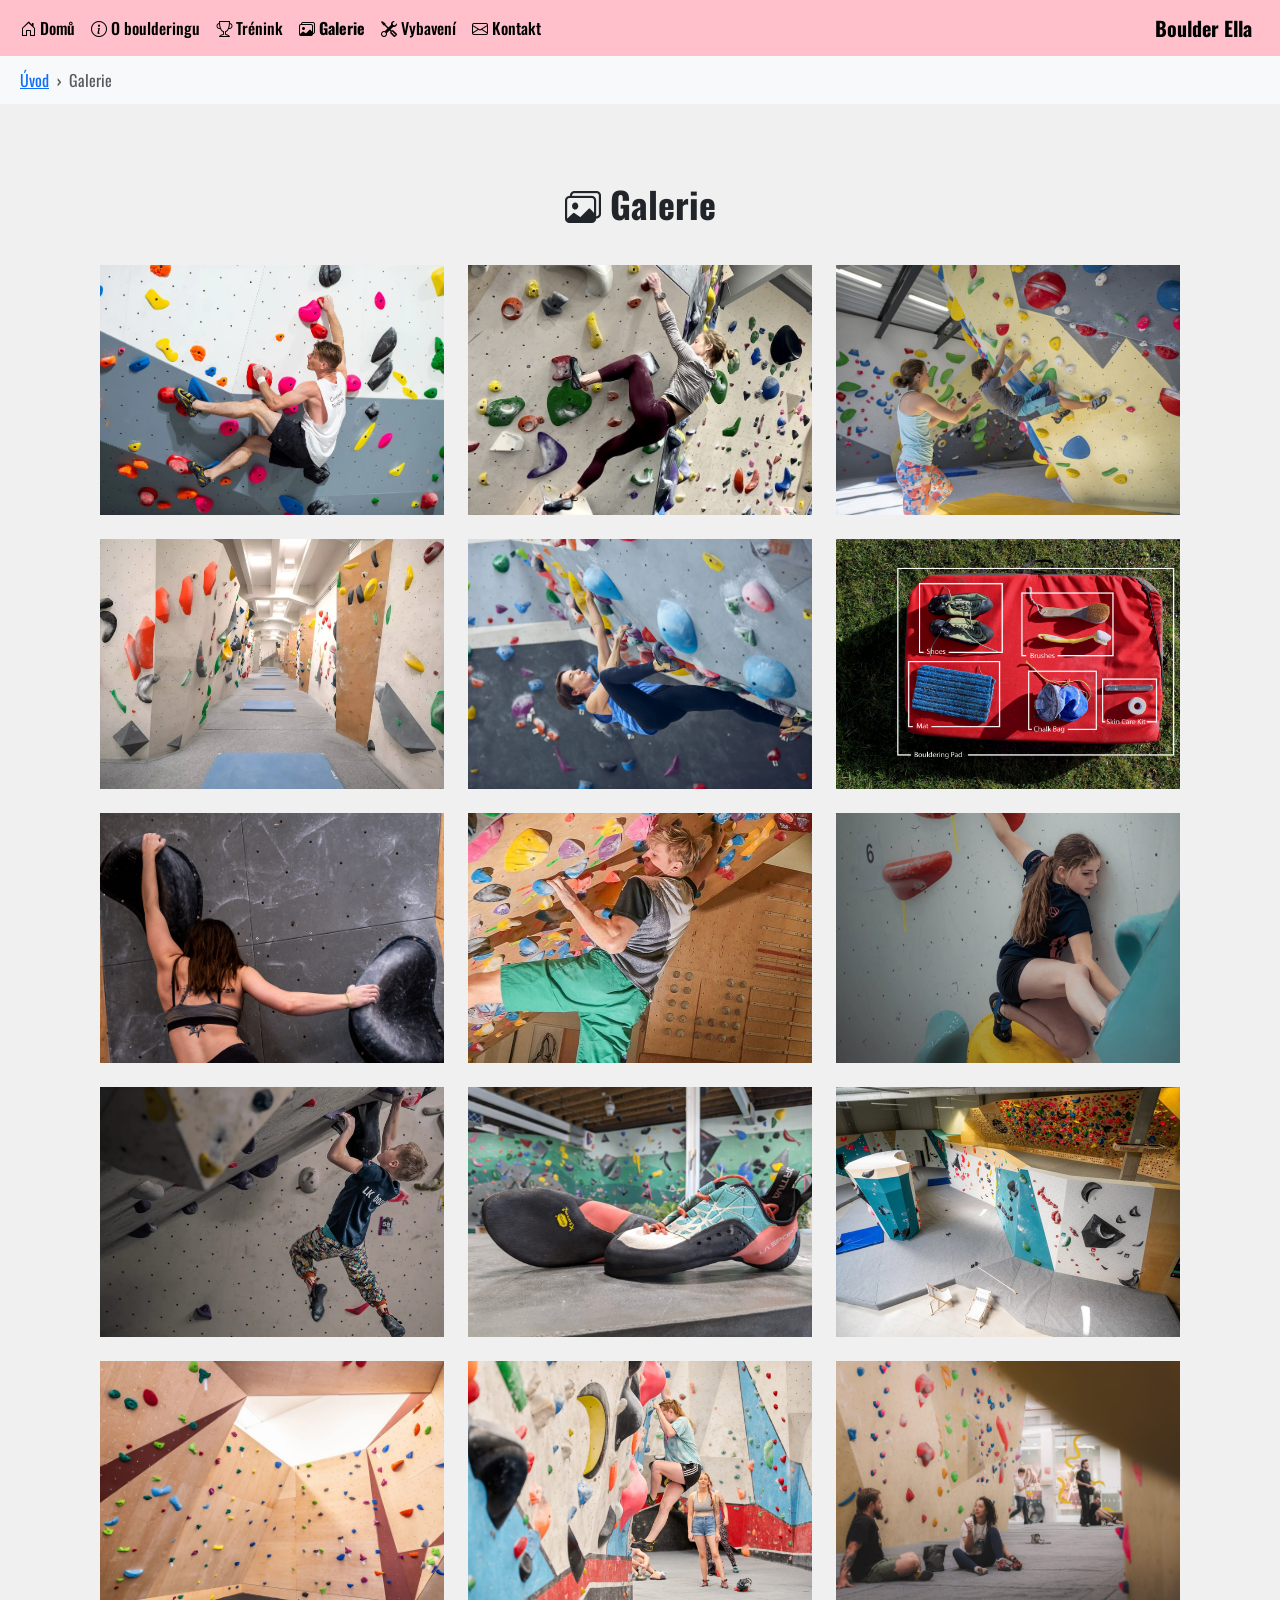
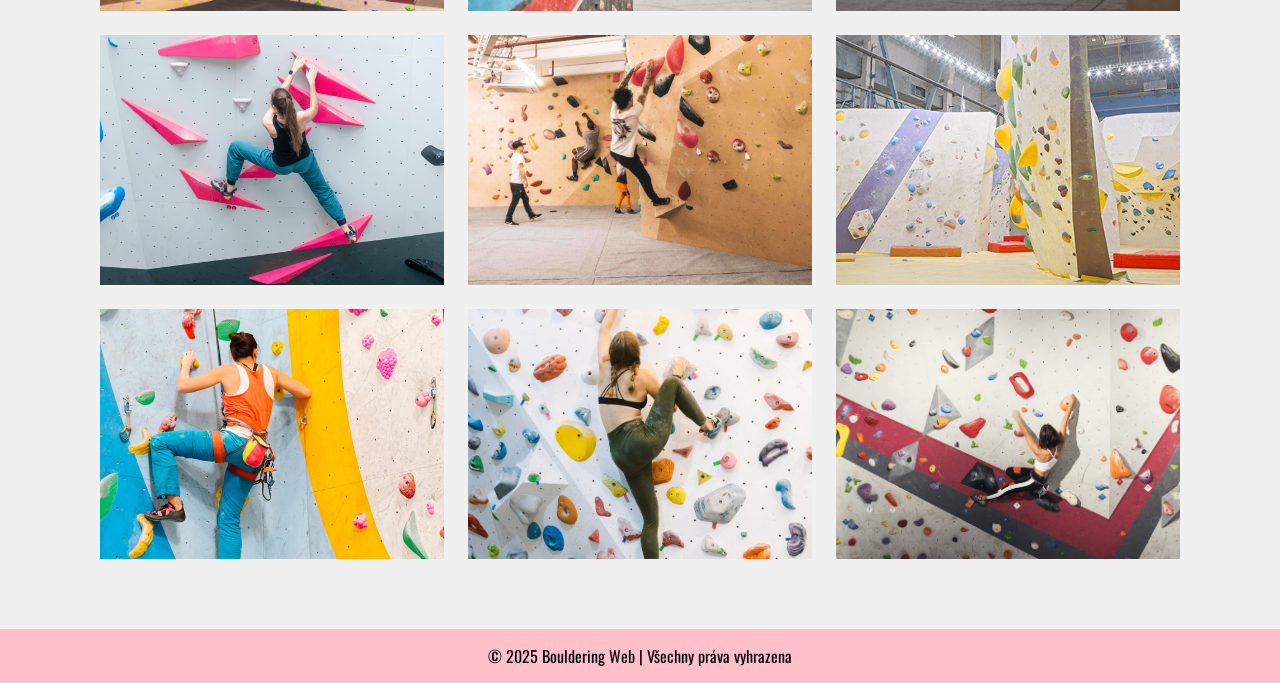
==== galerie.html @ ed3ecb52 "Update galerie.html" ====
<!doctype html>
<html lang="cs">
<head>
  <meta charset="utf-8">
  <meta name="viewport" content="width=device-width, initial-scale=1">
  <meta name="description" content="Boulder Ella - moderní boulderingové centrum v Ostravě. Nabízíme tréninky pro začátečníky i pokročilé, špičkové vybavení a přátelskou komunitu.">
  <meta name="keywords" content="bouldering, lezení, Boulder Ella, Ostrava, trénink lezení, lezecké vybavení">
  <meta name="author" content="Berenika">
  <title>Galerie - Boulder Ella</title>
  <link rel="stylesheet" href="css/bootstrap.min.css" media="print" onload="this.media='all'">
  <link href="https://fonts.googleapis.com/css2?family=Oswald:wght@400;700&display=swap" rel="stylesheet">
  <link rel="stylesheet" href="https://cdn.jsdelivr.net/npm/bootstrap-icons@1.11.0/font/bootstrap-icons.css">

  
  <style>
    body {
      font-family: 'Oswald', sans-serif;
      font-display: swap;
      margin: 0;
      padding: 0;
      background-color: #f0f0f0;
    }

    .navbar {
      background-color: #ffc0cb;
    }
    .navbar .nav-link {
      color: black !important;
      font-weight: 500;
    }
    .navbar .nav-link.active {
      font-weight: 700;
    }
    .navbar-brand {
      color: black !important;
      font-weight: 700;
    }

    .breadcrumb {
      background-color: #f8f9fa;
      padding: 12px 20px;
      margin-bottom: 0;
      border-radius: 0;
    }
    .breadcrumb-item + .breadcrumb-item::before {
      content: "›";
      font-weight: bold;
    }

    .gallery-img {
      width: 100%;
      height: 250px;
      object-fit: cover;
      border-radius: 0;
      cursor: pointer;
      transition: 0.3s;
    }
    .gallery-img:hover {
      opacity: 0.8;
      transform: scale(1.02);
    }

    .modal-body {
      position: relative;
      padding: 0;
      background: #000;
      display: flex;
      justify-content: center;
      align-items: center;
      min-height: 60vh;
    }

    #modal-image {
      max-width: 100%;
      max-height: 80vh;
      display: block;
      opacity: 1;
      transition: opacity 0.3s ease;
    }
    #modal-image.fading {
      opacity: 0;
    }

    .btn-close-white {
      position: absolute;
      top: 10px;
      right: 10px;
      z-index: 1055;
      filter: invert(1);
    }

    .arrow {
      position: absolute;
      top: 50%;
      transform: translateY(-50%);
      background: rgba(255,255,255,0.15);
      border: none;
      font-size: 36px;
      font-weight: 700;
      color: white;
      padding: 8px 12px;
      cursor: pointer;
      z-index: 2000;
      border-radius: 6px;
      transition: background 0.15s, transform 0.15s, opacity 0.15s;
    }
    .arrow:hover {
      background: rgba(255,255,255,0.28);
    }
    .arrow-left { left: 12px; }
    .arrow-right { right: 12px; }
    .arrow.disabled {
      opacity: 0.2;
      pointer-events: none;
    }

    .dots {
      text-align: center;
      padding: 10px 0 18px;
      background: transparent;
      max-height: 60px;
      overflow-y: auto;
    }
    .dot {
      height: 10px;
      width: 10px;
      margin: 0 4px;
      background-color: #666;
      border-radius: 50%;
      display: inline-block;
      cursor: pointer;
      transition: background 0.25s;
    }
    .dot.active { background-color: white; }

    footer {
      background-color: #ffc0cb;
      color: black;
      text-align: center;
      padding: 15px 0;
      margin-top: 40px;
    }

    .gallery-title {
      text-align: center;
      margin-bottom: 40px;
      font-size: 36px;
      font-weight: 700;
    }

    .container {
      background-color: #f0f0f0;
      padding: 30px;
      border-radius: 8px;
    }

    @media (max-width: 576px) {
      .arrow { font-size: 28px; padding: 6px 10px; }
      .gallery-img { height: 180px; }
    }
  </style>
</head>

<body>

<nav class="navbar navbar-expand-lg">
  <div class="container-fluid">
    <button class="navbar-toggler" type="button" data-bs-toggle="collapse" data-bs-target="#navbarNav">
      <span class="navbar-toggler-icon"></span>
    </button>
    <div class="collapse navbar-collapse" id="navbarNav">
      <ul class="navbar-nav">
        <li class="nav-item"><a class="nav-link" href="index.html"><i class="bi bi-house-door"></i> Domů</a></li>
        <li class="nav-item"><a class="nav-link" href="o-nas.html"><i class="bi bi-info-circle"></i> O boulderingu</a></li>
        <li class="nav-item"><a class="nav-link" href="trenink.html"><i class="bi bi-trophy"></i> Trénink</a></li>
        <li class="nav-item"><a class="nav-link active" href="galerie.html"><i class="bi bi-images"></i> Galerie</a></li>
        <li class="nav-item"><a class="nav-link" href="vybaveni.html"><i class="bi bi-tools"></i> Vybavení</a></li>
        <li class="nav-item"><a class="nav-link" href="kontakt.html"><i class="bi bi-envelope"></i> Kontakt</a></li>
      </ul>
    </div>
    <a class="navbar-brand ms-auto" href="index.html">Boulder Ella</a>
  </div>
</nav>

<nav aria-label="breadcrumb">
  <ol class="breadcrumb container-fluid">
    <li class="breadcrumb-item"><a href="index.html">Úvod</a></li>
    <li class="breadcrumb-item active" aria-current="page">Galerie</li>
  </ol>
</nav>

<div class="container mt-5">
  <h1 class="gallery-title"><i class="bi bi-images"></i> Galerie</h1>

  <div class="row g-4" id="gallery-container">
    <div class="col-12 col-sm-6 col-lg-4"><img src="img/boulder8.jpg" class="gallery-img" loading="lazy" data-index="0" data-bs-toggle="modal" data-bs-target="#galerieModal" alt="Obrázek 1"></div>
    <div class="col-12 col-sm-6 col-lg-4"><img src="img/boulder9.jpg" class="gallery-img" loading="lazy" data-index="1" data-bs-toggle="modal" data-bs-target="#galerieModal" alt="Obrázek 2"></div>
    <div class="col-12 col-sm-6 col-lg-4"><img src="img/boulder10.jpg" class="gallery-img" loading="lazy" data-index="2" data-bs-toggle="modal" data-bs-target="#galerieModal" alt="Obrázek 3"></div>
    <div class="col-12 col-sm-6 col-lg-4"><img src="img/boulder11.jpg" class="gallery-img" loading="lazy" data-index="3" data-bs-toggle="modal" data-bs-target="#galerieModal" alt="Obrázek 4"></div>
    <div class="col-12 col-sm-6 col-lg-4"><img src="img/boulder12.jpg" class="gallery-img" loading="lazy" data-index="4" data-bs-toggle="modal" data-bs-target="#galerieModal" alt="Obrázek 5"></div>
    <div class="col-12 col-sm-6 col-lg-4"><img src="img/boulder14.jpg" class="gallery-img" loading="lazy" data-index="5" data-bs-toggle="modal" data-bs-target="#galerieModal" alt="Obrázek 6"></div>
    <div class="col-12 col-sm-6 col-lg-4"><img src="img/boulder15.jpg" class="gallery-img" loading="lazy" data-index="6" data-bs-toggle="modal" data-bs-target="#galerieModal" alt="Obrázek 7"></div>
    <div class="col-12 col-sm-6 col-lg-4"><img src="img/boulder1.jpg" class="gallery-img" loading="lazy" data-index="7" data-bs-toggle="modal" data-bs-target="#galerieModal" alt="Obrázek 8"></div>
    <div class="col-12 col-sm-6 col-lg-4"><img src="img/boulder2.jpg" class="gallery-img" loading="lazy" data-index="8" data-bs-toggle="modal" data-bs-target="#galerieModal" alt="Obrázek 9"></div>
    <div class="col-12 col-sm-6 col-lg-4"><img src="img/boulder3.jpg" class="gallery-img" loading="lazy" data-index="9" data-bs-toggle="modal" data-bs-target="#galerieModal" alt="Obrázek 10"></div>
    <div class="col-12 col-sm-6 col-lg-4"><img src="img/boulder4.jpg" class="gallery-img" loading="lazy" data-index="10" data-bs-toggle="modal" data-bs-target="#galerieModal" alt="Obrázek 11"></div>
    <div class="col-12 col-sm-6 col-lg-4"><img src="img/boulder5.jpg" class="gallery-img" loading="lazy" data-index="11" data-bs-toggle="modal" data-bs-target="#galerieModal" alt="Obrázek 12"></div>
    <div class="col-12 col-sm-6 col-lg-4"><img src="img/boulder6.jpg" class="gallery-img" loading="lazy" data-index="12" data-bs-toggle="modal" data-bs-target="#galerieModal" alt="Obrázek 13"></div>
    <div class="col-12 col-sm-6 col-lg-4"><img src="img/boulder7.jpg" class="gallery-img" loading="lazy" data-index="13" data-bs-toggle="modal" data-bs-target="#galerieModal" alt="Obrázek 14"></div>
    <div class="col-12 col-sm-6 col-lg-4"><img src="img/boulder16.jpg" class="gallery-img" loading="lazy" data-index="14" data-bs-toggle="modal" data-bs-target="#galerieModal" alt="Obrázek 15"></div>
    <div class="col-12 col-sm-6 col-lg-4"><img src="img/boulder17.jpg" class="gallery-img" loading="lazy" data-index="15" data-bs-toggle="modal" data-bs-target="#galerieModal" alt="Obrázek 16"></div>
    <div class="col-12 col-sm-6 col-lg-4"><img src="img/boulder18.jpg" class="gallery-img" loading="lazy" data-index="16" data-bs-toggle="modal" data-bs-target="#galerieModal" alt="Obrázek 17"></div>
    <div class="col-12 col-sm-6 col-lg-4"><img src="img/boulder19.jpg" class="gallery-img" loading="lazy" data-index="17" data-bs-toggle="modal" data-bs-target="#galerieModal" alt="Obrázek 18"></div>
    <div class="col-12 col-sm-6 col-lg-4"><img src="img/boulder20.jpg" class="gallery-img" loading="lazy" data-index="18" data-bs-toggle="modal" data-bs-target="#galerieModal" alt="Obrázek 19"></div>
    <div class="col-12 col-sm-6 col-lg-4"><img src="img/boulder21.jpg" class="gallery-img" loading="lazy" data-index="19" data-bs-toggle="modal" data-bs-target="#galerieModal" alt="Obrázek 20"></div>
    <div class="col-12 col-sm-6 col-lg-4"><img src="img/boulder22.jpg" class="gallery-img" loading="lazy" data-index="20" data-bs-toggle="modal" data-bs-target="#galerieModal" alt="Obrázek 21"></div>
  </div>
</div>

<div class="modal fade" id="galerieModal" tabindex="-1" aria-hidden="true">
  <div class="modal-dialog modal-dialog-centered modal-lg">
    <div class="modal-content bg-dark position-relative">
      <button type="button" class="btn-close btn-close-white" data-bs-dismiss="modal" aria-label="Zavřít"></button>
      <button type="button" class="arrow arrow-left" id="arrow-left" aria-label="Předchozí">&#10094;</button>
      <button type="button" class="arrow arrow-right" id="arrow-right" aria-label="Další">&#10095;</button>
      <div class="modal-body">
        <img id="modal-image" src="" alt="zvětšený obrázek">
      </div>
      <div class="dots" id="dots-container"></div>
    </div>
  </div>
</div>

<footer>
  &copy; 2025 Bouldering Web | Všechny práva vyhrazena
</footer>

<script src="js/bootstrap.bundle.min.js"></script>
<script>
  (function() {
    // Dynamicky načteme všechny obrázky z HTML, které mají třídu .gallery-img
    const galleryItems = document.querySelectorAll('.gallery-img');
    const images = Array.from(galleryItems).map(img => img.src);
    
    let currentIndex = 0;

    const modalEl = document.getElementById('galerieModal');
    const modalImage = document.getElementById('modal-image');
    const dotsContainer = document.getElementById('dots-container');
    const arrowLeft = document.getElementById('arrow-left');
    const arrowRight = document.getElementById('arrow-right');

    function createDots() {
      dotsContainer.innerHTML = "";
      images.forEach((_, i) => {
        const dot = document.createElement('span');
        dot.className = 'dot';
        dot.addEventListener('click', (e) => {
          e.stopPropagation();
          showImage(i);
        });
        dotsContainer.appendChild(dot);
      });
    }

    function updateControls() {
      const dots = dotsContainer.querySelectorAll('.dot');
      dots.forEach((d, i) => {
        d.classList.toggle('active', i === currentIndex);
      });

      arrowLeft.classList.toggle('disabled', currentIndex === 0);
      arrowRight.classList.toggle('disabled', currentIndex === images.length - 1);
    }

    function showImage(index) {
      if (index < 0 || index >= images.length) return;
      currentIndex = index;

      modalImage.classList.add('fading');

      setTimeout(() => {
        modalImage.src = images[currentIndex];
        modalImage.classList.remove('fading');
        updateControls();
      }, 200);
    }

    // Eventy pro šipky
    arrowLeft.addEventListener('click', (e) => {
      e.stopPropagation();
      if (currentIndex > 0) showImage(currentIndex - 1);
    });

    arrowRight.addEventListener('click', (e) => {
      e.stopPropagation();
      if (currentIndex < images.length - 1) showImage(currentIndex + 1);
    });

    // Eventy pro kliknutí na náhledy v galerii
    galleryItems.forEach(el => {
      el.addEventListener('click', () => {
        const idx = parseInt(el.getAttribute('data-index'), 10);
        currentIndex = idx;
        modalImage.src = images[currentIndex];
        // Při otevření modálu inicializujeme tečky a šipky
        if (!dotsContainer.hasChildNodes()) createDots();
        updateControls();
      });
    });

    // Klávesové zkratky
    document.addEventListener('keydown', (e) => {
      if (!modalEl.classList.contains('show')) return;
      if (e.key === 'ArrowLeft' && currentIndex > 0) showImage(currentIndex - 1);
      if (e.key === 'ArrowRight' && currentIndex < images.length - 1) showImage(currentIndex + 1);
    });

    // Inicializace teček při prvním otevření
    modalEl.addEventListener('shown.bs.modal', () => {
      if (!dotsContainer.hasChildNodes()) createDots();
      updateControls();
    });
  })();
</script>

</body>
</html>
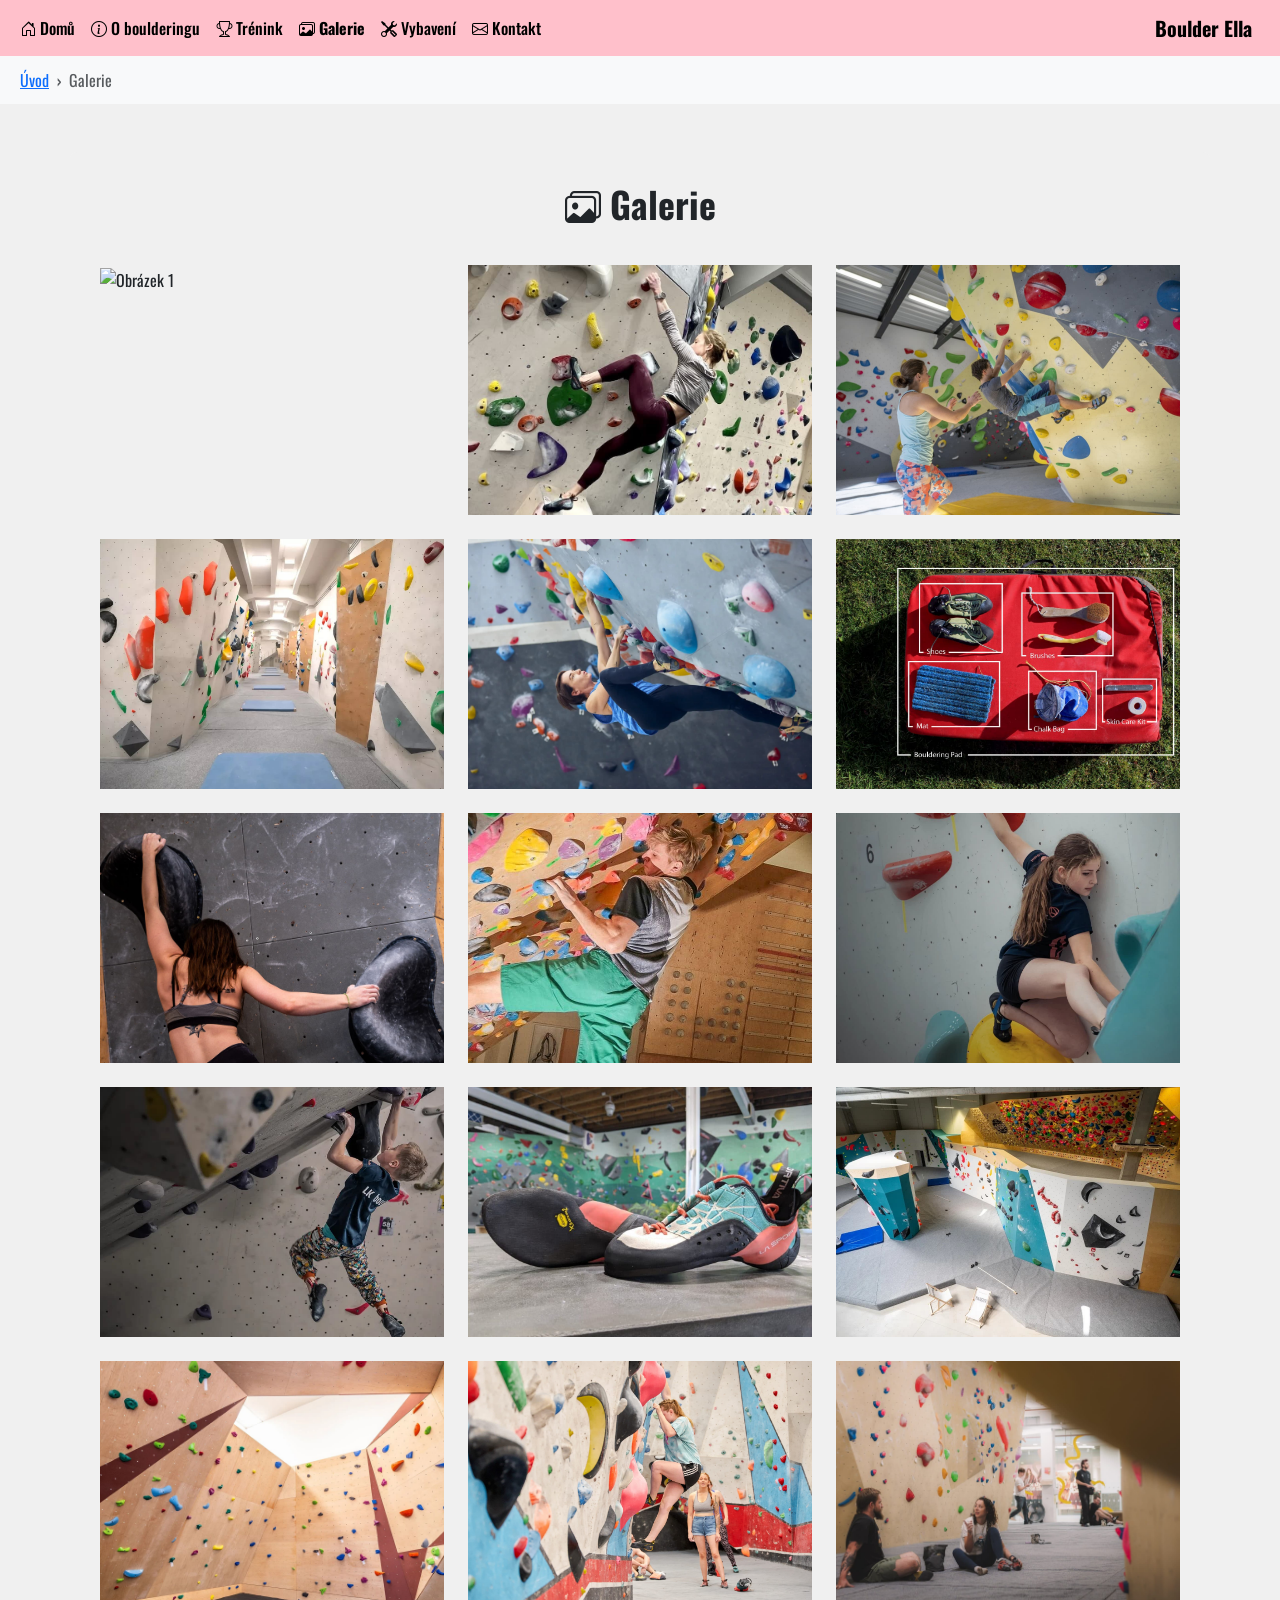
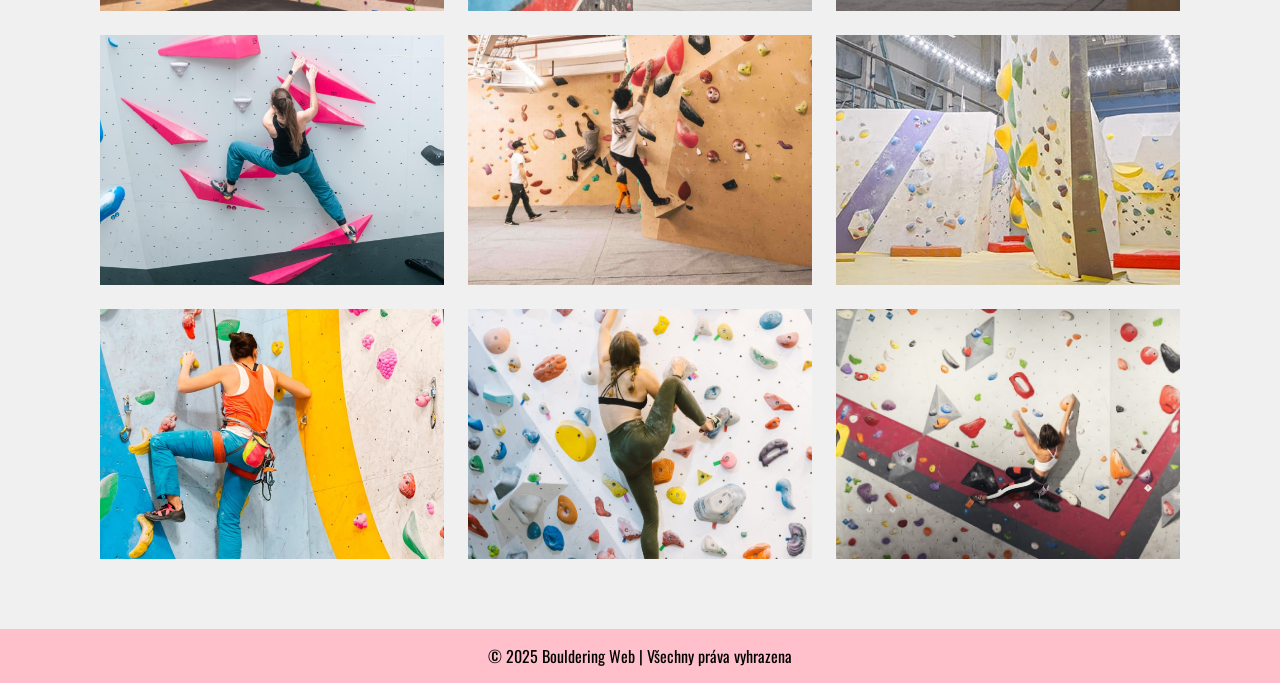
==== commit 4c461f7e: "Update galerie.html" ====
--- a/galerie.html
+++ b/galerie.html
@@ -7,7 +7,7 @@
   <meta name="keywords" content="bouldering, lezení, Boulder Ella, Ostrava, trénink lezení, lezecké vybavení">
   <meta name="author" content="Berenika">
   <title>Galerie - Boulder Ella</title>
-  <link rel="stylesheet" href="css/bootstrap.min.css" media="print" onload="this.media='all'">
+  <link rel="stylesheet" href="css/bootstrap.min.css">
   <link href="https://fonts.googleapis.com/css2?family=Oswald:wght@400;700&display=swap" rel="stylesheet">
   <link rel="stylesheet" href="https://cdn.jsdelivr.net/npm/bootstrap-icons@1.11.0/font/bootstrap-icons.css">
 
@@ -15,7 +15,6 @@
   <style>
     body {
       font-family: 'Oswald', sans-serif;
-      font-display: swap;
       margin: 0;
       padding: 0;
       background-color: #f0f0f0;
@@ -193,7 +192,7 @@
   <h1 class="gallery-title"><i class="bi bi-images"></i> Galerie</h1>
 
   <div class="row g-4" id="gallery-container">
-    <div class="col-12 col-sm-6 col-lg-4"><img src="img/boulder8.jpg" class="gallery-img" loading="lazy" data-index="0" data-bs-toggle="modal" data-bs-target="#galerieModal" alt="Obrázek 1"></div>
+    <div class="col-12 col-sm-6 col-lg-4"><img src="img/boulder8.webp" class="gallery-img" loading="lazy" data-index="0" data-bs-toggle="modal" data-bs-target="#galerieModal" alt="Obrázek 1"></div>
     <div class="col-12 col-sm-6 col-lg-4"><img src="img/boulder9.jpg" class="gallery-img" loading="lazy" data-index="1" data-bs-toggle="modal" data-bs-target="#galerieModal" alt="Obrázek 2"></div>
     <div class="col-12 col-sm-6 col-lg-4"><img src="img/boulder10.jpg" class="gallery-img" loading="lazy" data-index="2" data-bs-toggle="modal" data-bs-target="#galerieModal" alt="Obrázek 3"></div>
     <div class="col-12 col-sm-6 col-lg-4"><img src="img/boulder11.jpg" class="gallery-img" loading="lazy" data-index="3" data-bs-toggle="modal" data-bs-target="#galerieModal" alt="Obrázek 4"></div>
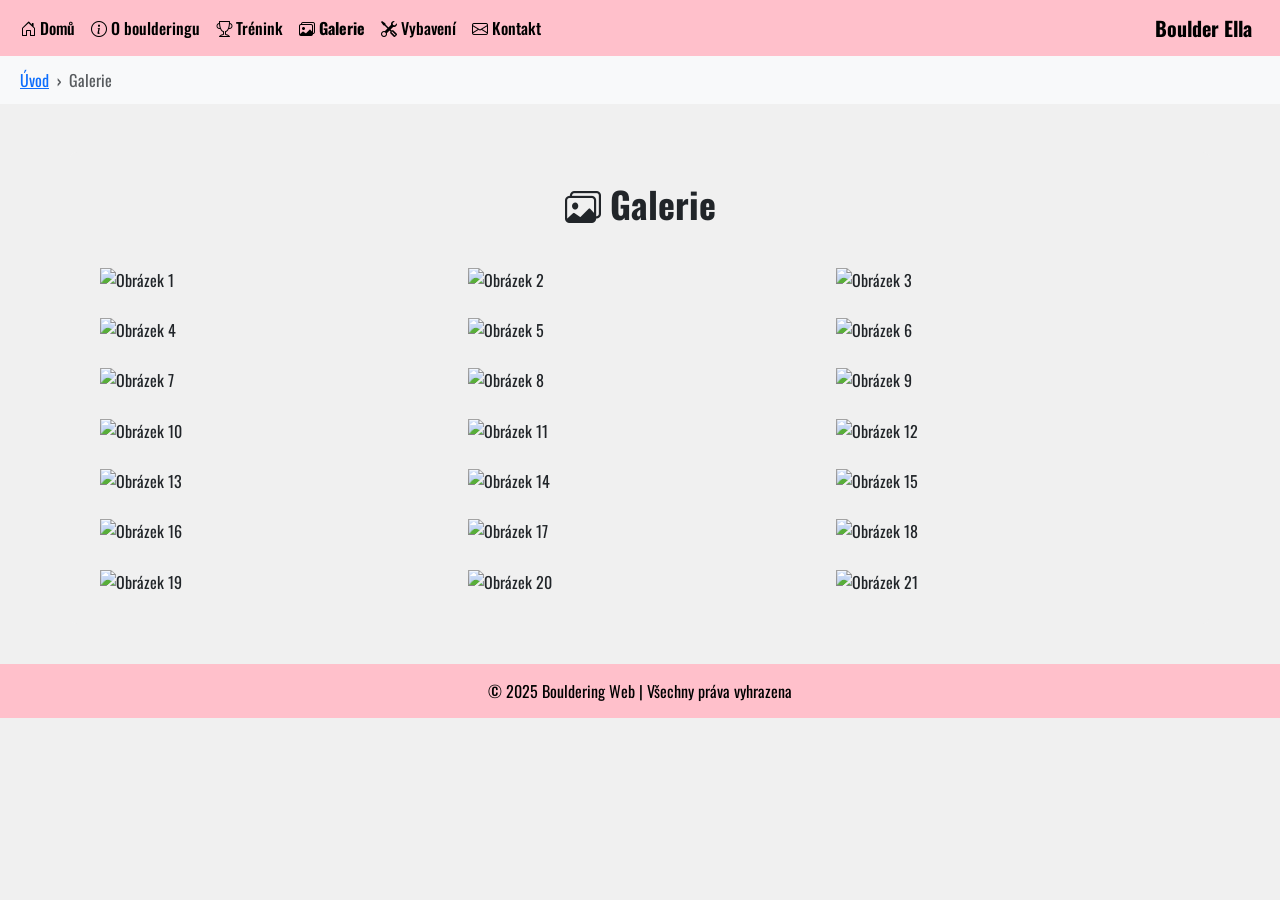
==== commit e38039e6: "Update galerie.html" ====
--- a/galerie.html
+++ b/galerie.html
@@ -193,26 +193,26 @@
 
   <div class="row g-4" id="gallery-container">
     <div class="col-12 col-sm-6 col-lg-4"><img src="img/boulder8.webp" class="gallery-img" loading="lazy" data-index="0" data-bs-toggle="modal" data-bs-target="#galerieModal" alt="Obrázek 1"></div>
-    <div class="col-12 col-sm-6 col-lg-4"><img src="img/boulder9.jpg" class="gallery-img" loading="lazy" data-index="1" data-bs-toggle="modal" data-bs-target="#galerieModal" alt="Obrázek 2"></div>
-    <div class="col-12 col-sm-6 col-lg-4"><img src="img/boulder10.jpg" class="gallery-img" loading="lazy" data-index="2" data-bs-toggle="modal" data-bs-target="#galerieModal" alt="Obrázek 3"></div>
-    <div class="col-12 col-sm-6 col-lg-4"><img src="img/boulder11.jpg" class="gallery-img" loading="lazy" data-index="3" data-bs-toggle="modal" data-bs-target="#galerieModal" alt="Obrázek 4"></div>
-    <div class="col-12 col-sm-6 col-lg-4"><img src="img/boulder12.jpg" class="gallery-img" loading="lazy" data-index="4" data-bs-toggle="modal" data-bs-target="#galerieModal" alt="Obrázek 5"></div>
-    <div class="col-12 col-sm-6 col-lg-4"><img src="img/boulder14.jpg" class="gallery-img" loading="lazy" data-index="5" data-bs-toggle="modal" data-bs-target="#galerieModal" alt="Obrázek 6"></div>
-    <div class="col-12 col-sm-6 col-lg-4"><img src="img/boulder15.jpg" class="gallery-img" loading="lazy" data-index="6" data-bs-toggle="modal" data-bs-target="#galerieModal" alt="Obrázek 7"></div>
-    <div class="col-12 col-sm-6 col-lg-4"><img src="img/boulder1.jpg" class="gallery-img" loading="lazy" data-index="7" data-bs-toggle="modal" data-bs-target="#galerieModal" alt="Obrázek 8"></div>
-    <div class="col-12 col-sm-6 col-lg-4"><img src="img/boulder2.jpg" class="gallery-img" loading="lazy" data-index="8" data-bs-toggle="modal" data-bs-target="#galerieModal" alt="Obrázek 9"></div>
-    <div class="col-12 col-sm-6 col-lg-4"><img src="img/boulder3.jpg" class="gallery-img" loading="lazy" data-index="9" data-bs-toggle="modal" data-bs-target="#galerieModal" alt="Obrázek 10"></div>
-    <div class="col-12 col-sm-6 col-lg-4"><img src="img/boulder4.jpg" class="gallery-img" loading="lazy" data-index="10" data-bs-toggle="modal" data-bs-target="#galerieModal" alt="Obrázek 11"></div>
-    <div class="col-12 col-sm-6 col-lg-4"><img src="img/boulder5.jpg" class="gallery-img" loading="lazy" data-index="11" data-bs-toggle="modal" data-bs-target="#galerieModal" alt="Obrázek 12"></div>
-    <div class="col-12 col-sm-6 col-lg-4"><img src="img/boulder6.jpg" class="gallery-img" loading="lazy" data-index="12" data-bs-toggle="modal" data-bs-target="#galerieModal" alt="Obrázek 13"></div>
-    <div class="col-12 col-sm-6 col-lg-4"><img src="img/boulder7.jpg" class="gallery-img" loading="lazy" data-index="13" data-bs-toggle="modal" data-bs-target="#galerieModal" alt="Obrázek 14"></div>
-    <div class="col-12 col-sm-6 col-lg-4"><img src="img/boulder16.jpg" class="gallery-img" loading="lazy" data-index="14" data-bs-toggle="modal" data-bs-target="#galerieModal" alt="Obrázek 15"></div>
-    <div class="col-12 col-sm-6 col-lg-4"><img src="img/boulder17.jpg" class="gallery-img" loading="lazy" data-index="15" data-bs-toggle="modal" data-bs-target="#galerieModal" alt="Obrázek 16"></div>
-    <div class="col-12 col-sm-6 col-lg-4"><img src="img/boulder18.jpg" class="gallery-img" loading="lazy" data-index="16" data-bs-toggle="modal" data-bs-target="#galerieModal" alt="Obrázek 17"></div>
-    <div class="col-12 col-sm-6 col-lg-4"><img src="img/boulder19.jpg" class="gallery-img" loading="lazy" data-index="17" data-bs-toggle="modal" data-bs-target="#galerieModal" alt="Obrázek 18"></div>
-    <div class="col-12 col-sm-6 col-lg-4"><img src="img/boulder20.jpg" class="gallery-img" loading="lazy" data-index="18" data-bs-toggle="modal" data-bs-target="#galerieModal" alt="Obrázek 19"></div>
-    <div class="col-12 col-sm-6 col-lg-4"><img src="img/boulder21.jpg" class="gallery-img" loading="lazy" data-index="19" data-bs-toggle="modal" data-bs-target="#galerieModal" alt="Obrázek 20"></div>
-    <div class="col-12 col-sm-6 col-lg-4"><img src="img/boulder22.jpg" class="gallery-img" loading="lazy" data-index="20" data-bs-toggle="modal" data-bs-target="#galerieModal" alt="Obrázek 21"></div>
+    <div class="col-12 col-sm-6 col-lg-4"><img src="img/boulder9.webp" class="gallery-img" loading="lazy" data-index="1" data-bs-toggle="modal" data-bs-target="#galerieModal" alt="Obrázek 2"></div>
+    <div class="col-12 col-sm-6 col-lg-4"><img src="img/boulder10.webp" class="gallery-img" loading="lazy" data-index="2" data-bs-toggle="modal" data-bs-target="#galerieModal" alt="Obrázek 3"></div>
+    <div class="col-12 col-sm-6 col-lg-4"><img src="img/boulder11.webp" class="gallery-img" loading="lazy" data-index="3" data-bs-toggle="modal" data-bs-target="#galerieModal" alt="Obrázek 4"></div>
+    <div class="col-12 col-sm-6 col-lg-4"><img src="img/boulder12.webp" class="gallery-img" loading="lazy" data-index="4" data-bs-toggle="modal" data-bs-target="#galerieModal" alt="Obrázek 5"></div>
+    <div class="col-12 col-sm-6 col-lg-4"><img src="img/boulder14.webp" class="gallery-img" loading="lazy" data-index="5" data-bs-toggle="modal" data-bs-target="#galerieModal" alt="Obrázek 6"></div>
+    <div class="col-12 col-sm-6 col-lg-4"><img src="img/boulder15.webp" class="gallery-img" loading="lazy" data-index="6" data-bs-toggle="modal" data-bs-target="#galerieModal" alt="Obrázek 7"></div>
+    <div class="col-12 col-sm-6 col-lg-4"><img src="img/boulder1.webp" class="gallery-img" loading="lazy" data-index="7" data-bs-toggle="modal" data-bs-target="#galerieModal" alt="Obrázek 8"></div>
+    <div class="col-12 col-sm-6 col-lg-4"><img src="img/boulder2.webp" class="gallery-img" loading="lazy" data-index="8" data-bs-toggle="modal" data-bs-target="#galerieModal" alt="Obrázek 9"></div>
+    <div class="col-12 col-sm-6 col-lg-4"><img src="img/boulder3.webp" class="gallery-img" loading="lazy" data-index="9" data-bs-toggle="modal" data-bs-target="#galerieModal" alt="Obrázek 10"></div>
+    <div class="col-12 col-sm-6 col-lg-4"><img src="img/boulder4.webp" class="gallery-img" loading="lazy" data-index="10" data-bs-toggle="modal" data-bs-target="#galerieModal" alt="Obrázek 11"></div>
+    <div class="col-12 col-sm-6 col-lg-4"><img src="img/boulder5.webp" class="gallery-img" loading="lazy" data-index="11" data-bs-toggle="modal" data-bs-target="#galerieModal" alt="Obrázek 12"></div>
+    <div class="col-12 col-sm-6 col-lg-4"><img src="img/boulder6.webp" class="gallery-img" loading="lazy" data-index="12" data-bs-toggle="modal" data-bs-target="#galerieModal" alt="Obrázek 13"></div>
+    <div class="col-12 col-sm-6 col-lg-4"><img src="img/boulder7.webp" class="gallery-img" loading="lazy" data-index="13" data-bs-toggle="modal" data-bs-target="#galerieModal" alt="Obrázek 14"></div>
+    <div class="col-12 col-sm-6 col-lg-4"><img src="img/boulder16.webp" class="gallery-img" loading="lazy" data-index="14" data-bs-toggle="modal" data-bs-target="#galerieModal" alt="Obrázek 15"></div>
+    <div class="col-12 col-sm-6 col-lg-4"><img src="img/boulder17.webp" class="gallery-img" loading="lazy" data-index="15" data-bs-toggle="modal" data-bs-target="#galerieModal" alt="Obrázek 16"></div>
+    <div class="col-12 col-sm-6 col-lg-4"><img src="img/boulder18.webp" class="gallery-img" loading="lazy" data-index="16" data-bs-toggle="modal" data-bs-target="#galerieModal" alt="Obrázek 17"></div>
+    <div class="col-12 col-sm-6 col-lg-4"><img src="img/boulder19.webp" class="gallery-img" loading="lazy" data-index="17" data-bs-toggle="modal" data-bs-target="#galerieModal" alt="Obrázek 18"></div>
+    <div class="col-12 col-sm-6 col-lg-4"><img src="img/boulder20.webp" class="gallery-img" loading="lazy" data-index="18" data-bs-toggle="modal" data-bs-target="#galerieModal" alt="Obrázek 19"></div>
+    <div class="col-12 col-sm-6 col-lg-4"><img src="img/boulder21.webp" class="gallery-img" loading="lazy" data-index="19" data-bs-toggle="modal" data-bs-target="#galerieModal" alt="Obrázek 20"></div>
+    <div class="col-12 col-sm-6 col-lg-4"><img src="img/boulder22.webp" class="gallery-img" loading="lazy" data-index="20" data-bs-toggle="modal" data-bs-target="#galerieModal" alt="Obrázek 21"></div>
   </div>
 </div>
 
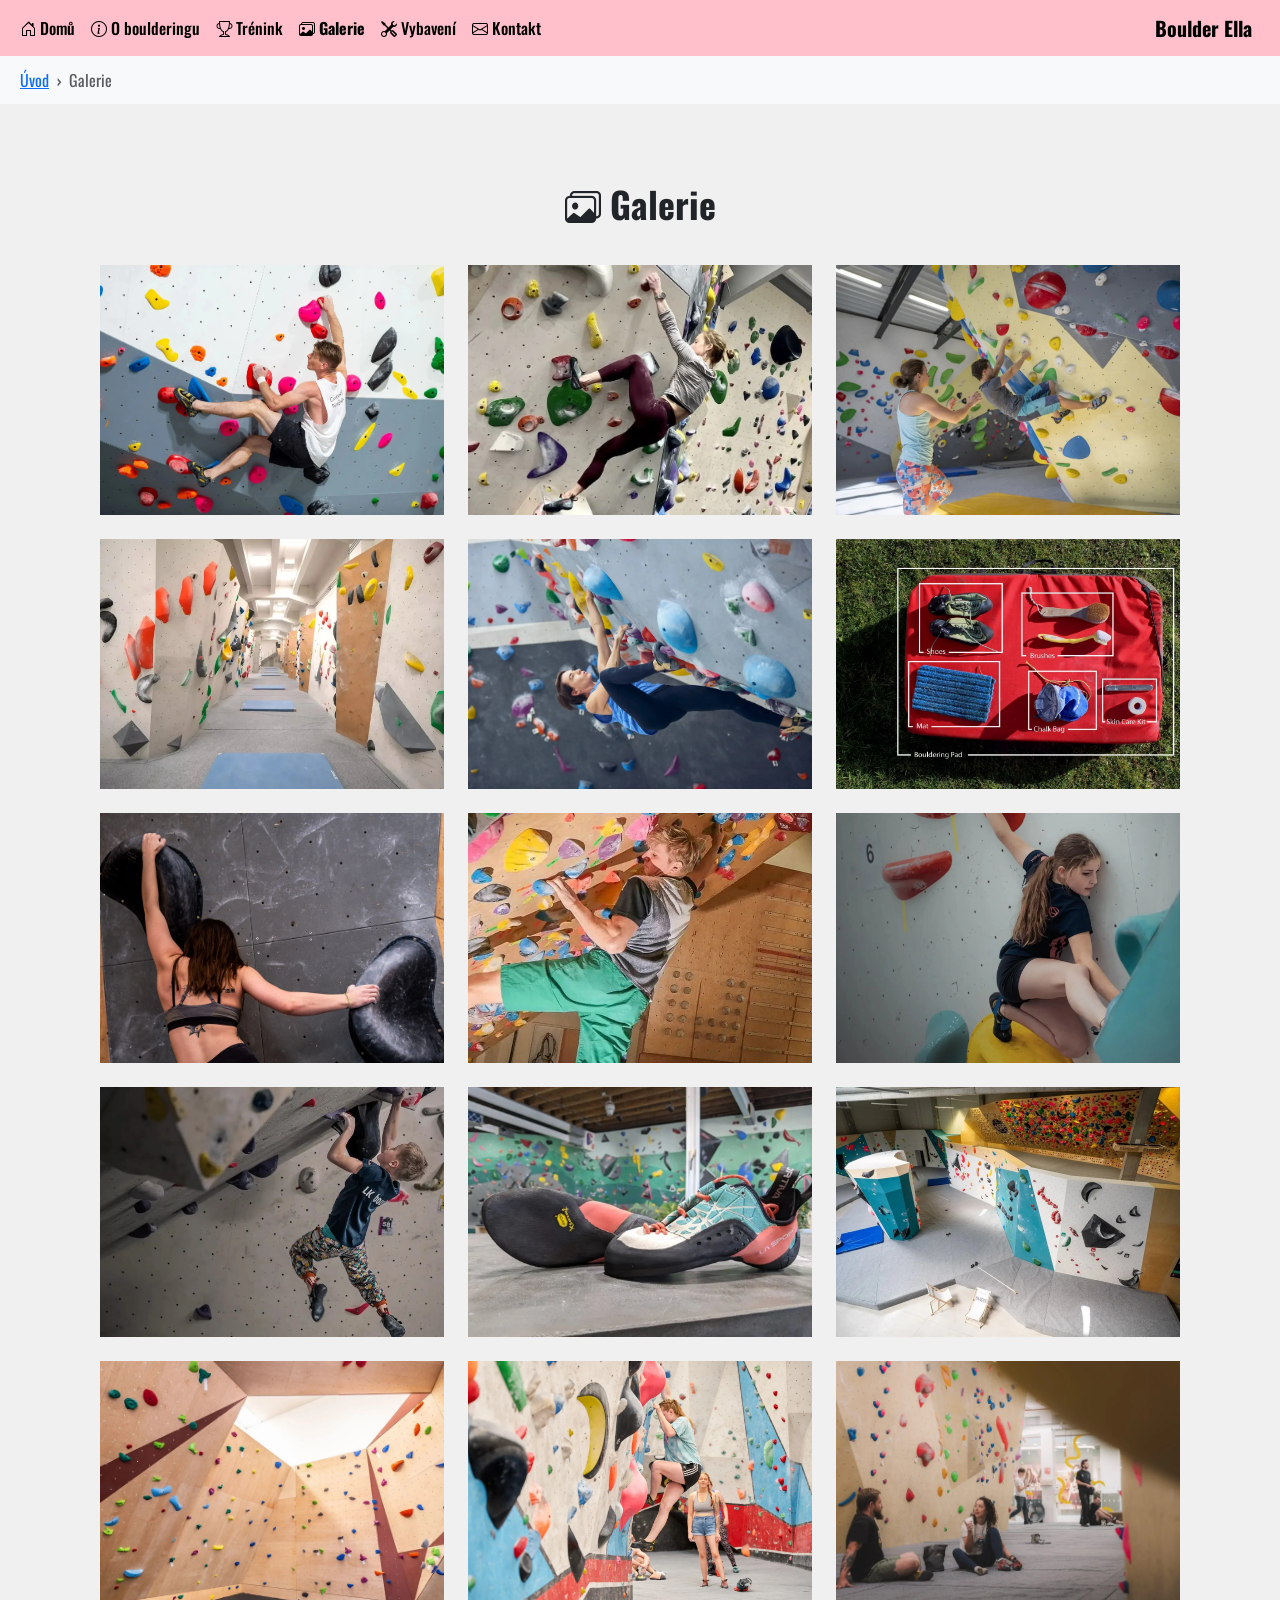
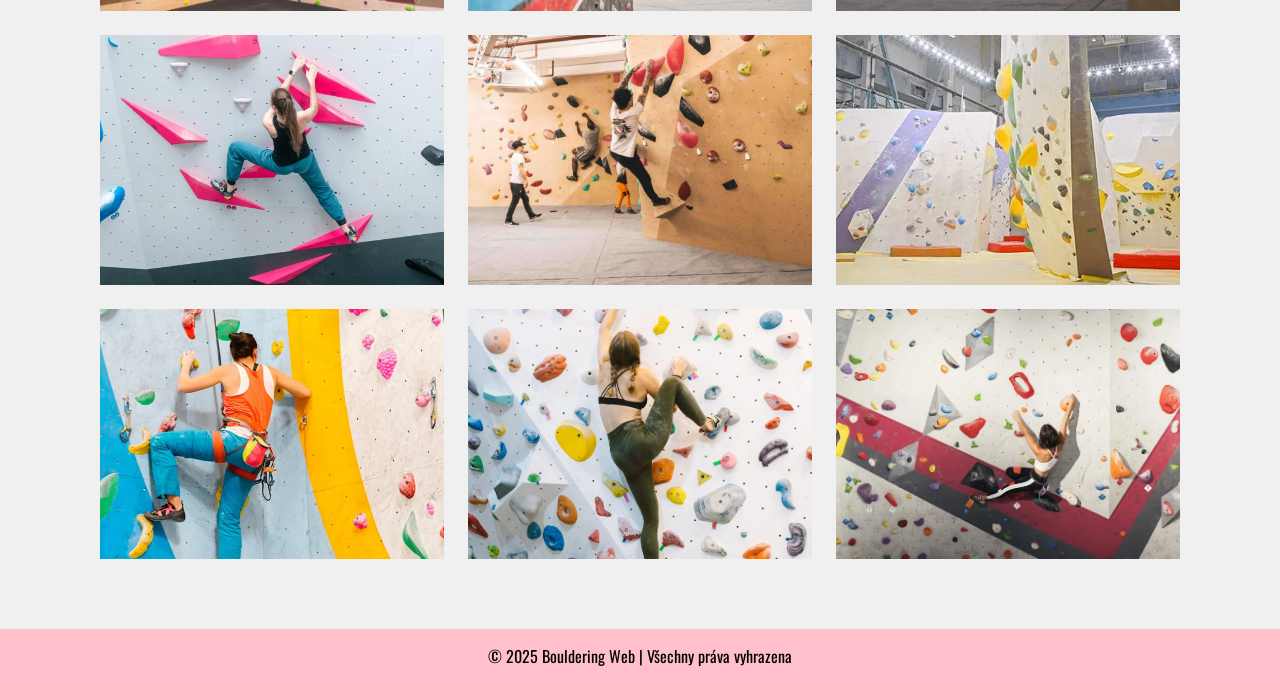
==== commit ca179bd4: "Update galerie.html" ====
--- a/galerie.html
+++ b/galerie.html
@@ -3,18 +3,22 @@
 <head>
   <meta charset="utf-8">
   <meta name="viewport" content="width=device-width, initial-scale=1">
-  <meta name="description" content="Boulder Ella - moderní boulderingové centrum v Ostravě. Nabízíme tréninky pro začátečníky i pokročilé, špičkové vybavení a přátelskou komunitu.">
-  <meta name="keywords" content="bouldering, lezení, Boulder Ella, Ostrava, trénink lezení, lezecké vybavení">
-  <meta name="author" content="Berenika">
-  <title>Galerie - Boulder Ella</title>
+  <title>Vybavení - Boulder Ella</title>
+
+  
+  <link rel="preconnect" href="https://fonts.googleapis.com">
+  <link rel="preconnect" href="https://fonts.gstatic.com" crossorigin>
+  
   <link rel="stylesheet" href="css/bootstrap.min.css">
   <link href="https://fonts.googleapis.com/css2?family=Oswald:wght@400;700&display=swap" rel="stylesheet">
-  <link rel="stylesheet" href="https://cdn.jsdelivr.net/npm/bootstrap-icons@1.11.0/font/bootstrap-icons.css">
-
+  
+  <link rel="stylesheet" href="https://cdn.jsdelivr.net/npm/bootstrap-icons@1.11.0/font/bootstrap-icons.css" media="print" onload="this.media='all'">
   
   <style>
     body {
       font-family: 'Oswald', sans-serif;
+      font-display: swap;
+      
       margin: 0;
       padding: 0;
       background-color: #f0f0f0;
